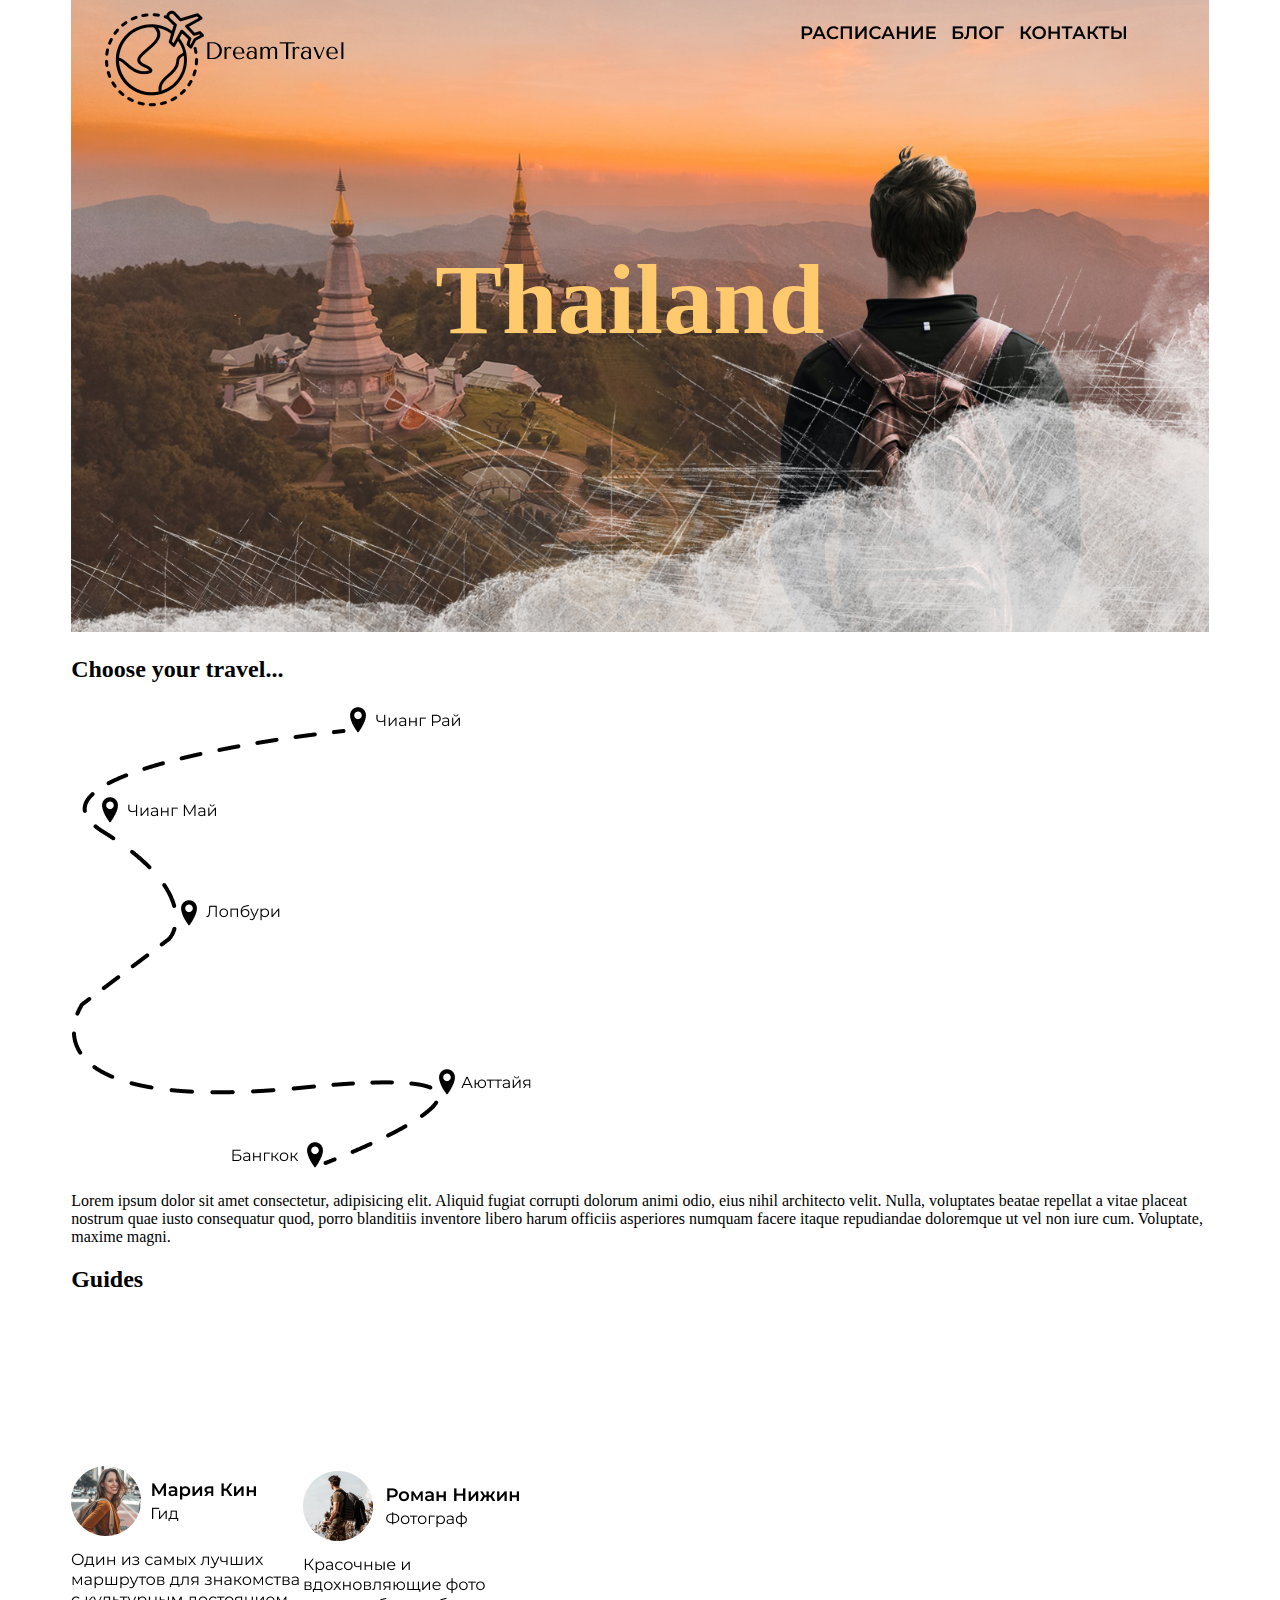
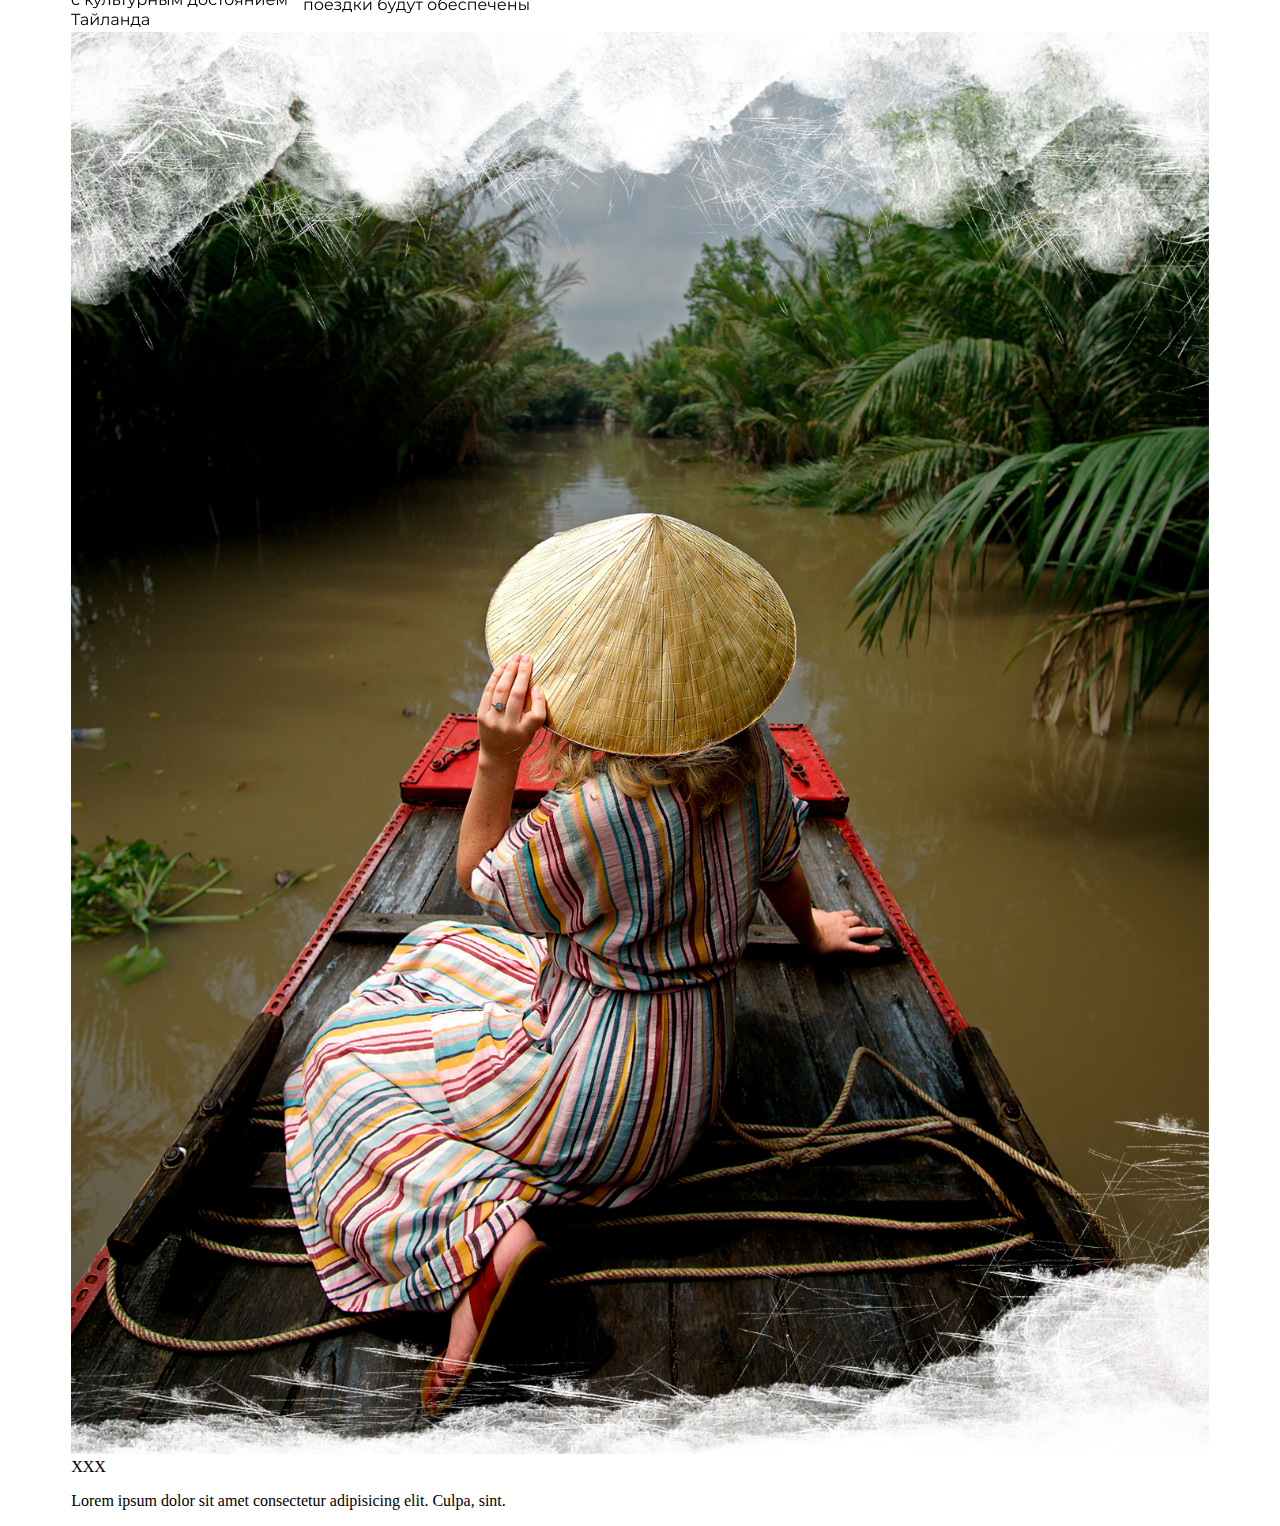
==== index.html @ 7f8546f5 "Created HTML structure and first styles" ====
<!DOCTYPE html>
<html lang="en">
<head>
    <meta charset="UTF-8">
    <meta http-equiv="X-UA-Compatible" content="IE=edge">
    <meta name="viewport" content="width=device-width, initial-scale=1.0">
    <title>Mysterious Thailand</title>
    <link rel="stylesheet" href="./css/style.css">
</head>
<body>
    
    <header class="header">
        <aside class="nav_logo"><img src="./img/logo/logo.png" alt="nav_logo">
            <h1 class="header_text">Thailand</h1>
            <div class="links_navbar">
                <button><img src="./img//header/nearest_tours_button.png" alt="nearest_tours_button"></button>
                <button><img src="./img//header/blog_button.png" alt="blog_button"></button>
                <button><img src="./img//header/contacts_button.png" alt="contacts_button"></button>
            </div>
        </aside>
        <img class="header_main" src="./img/header/header_main.jpg" alt="">
    </header>

    <main class="main">
            <section class="intro">
                <h2>Choose your travel...</h2>
                <img src="./img/main/map.png" alt="">
                <p>Lorem ipsum dolor sit amet consectetur, adipisicing elit. Aliquid fugiat corrupti dolorum animi odio, eius nihil architecto velit. Nulla, voluptates beatae repellat a vitae placeat nostrum quae iusto consequatur quod, porro blanditiis inventore libero harum officiis asperiores numquam facere itaque repudiandae doloremque ut vel non iure cum. Voluptate, maxime magni.</p>
            </section>
            <section class="guides">
                <h2>Guides</h2>
                <img src="./img/main/guide_1_info.png" alt="guide_1_info">
                <img src="./img/main/guide_2_info.png" alt="guide_2_info">
                <iframe width="250px" height="315" src="https://www.youtube.com/embed/Kjuuq-jWJ5c" title="YouTube video player" frameborder="0" allow="accelerometer; autoplay; clipboard-write; encrypted-media; gyroscope; picture-in-picture; muted" allowfullscreen></iframe>
            </section>

            <section>
                <img class="big_photo" src="./img/main/big_photo.jpg" alt="big_photo">
                <!-- 100 width -->
            </section>

            <div class="test">XXX</div>
        </main>
    <footer class="footer">
        <p>Lorem ipsum dolor sit amet consectetur adipisicing elit. Culpa, sint.</p>
    </footer>
</body>
</html>
---- css/style.css ----
��b o d y   {  
         a n i m a t i o n :   c h a n g e C o l o r   1 0 s   i n f i n i t e ;  
         m a r g i n - t o p :   0 p x ;  
         m a r g i n - b o t t o m :   0 p x ;  
         / *   d i s p l a y :   b l o c k ;   * /  
         / *   w i d t h :   4 0 0 p x ;   * /  
         / *   h e i g h t :   4 0 0 p x ;   * /  
         / *   c o l o r : r e d ;   * /  
 }  
  
 h e a d e r ,   m a i n ,   f o o t e r   {  
         b a c k g r o u n d - c o l o r :   # f f f f f f ;  
         m a x - w i d t h :   9 0 % ;  
         m a r g i n - l e f t :   5 % ;  
         m a r g i n - r i g h t :   5 % ;  
 }  
  
 . n a v _ l o g o   {  
         p o s i t i o n :   a b s o l u t e ;  
         w i d t h :   9 0 % ;  
         m a r g i n - t o p :   - 1 5 p x ;  
         m a r g i n - l e f t :   3 0 p x ;  
 }  
  
  
 b u t t o n   {  
         b a c k g r o u n d - c o l o r : # 0 2 b 6 6 b 0 0 ;  
         b o r d e r :   0 p x ;  
 }  
  
 b u t t o n : h o v e r   {  
         c u r s o r :   p o i n t e r ;  
         b a c k g r o u n d - c o l o r :   # f c c 6 0 4 7 3 ;  
 }  
  
 . h e a d e r _ m a i n   {  
         w i d t h :   1 0 0 % ;  
         h e i g h t :   2 0 % ;  
 }  
  
 . b i g _ p h o t o   {  
         w i d t h :   1 0 0 % ;  
 }  
  
 . l i n k s _ n a v b a r   {  
         p o s i t i o n :   a b s o l u t e ;  
         d i s p l a y :   i n l i n e - b l o c k ;  
         m a r g i n - l e f t :   3 9 % ;  
         m a r g i n - t o p :   4 0 p x ;  
 }  
  
 . h e a d e r _ t e x t   {  
         p o s i t i o n :   a b s o l u t e ;  
         m a r g i n - l e f t :   2 9 % ;  
         m a r g i n - t o p :   1 0 % ;  
         f o n t - f a m i l y :   ' T e n o r   S a n s ' ;  
         f o n t - s t y l e :   n o r m a l ;  
         f o n t - w e i g h t :   5 5 0 ;  
         f o n t - s i z e :   1 0 0 p x ;  
         c o l o r :   # f f c 9 6 d ;  
 }  
  
  
  
  
  
  
  
  
  
 @ k e y f r a m e s   c h a n g e C o l o r   {  
         0 %   {  
                 b a c k g r o u n d - c o l o r :   # e 1 e 1 e 1 ;  
         }  
  
         2 5 %   {  
                 b a c k g r o u n d - c o l o r :   # b e b 3 d 3 ;  
         }  
  
         5 0 %   {  
                 b a c k g r o u n d - c o l o r :   # e 7 a 8 a 2 ;  
         }  
  
         7 5 %   {  
                 b a c k g r o u n d - c o l o r :   # f 9 5 a 3 7 ;  
         }  
  
         1 0 0 %   {  
                 b a c k g r o u n d - c o l o r :   # e 1 e 1 e 1 ;  
         }  
 }  
 
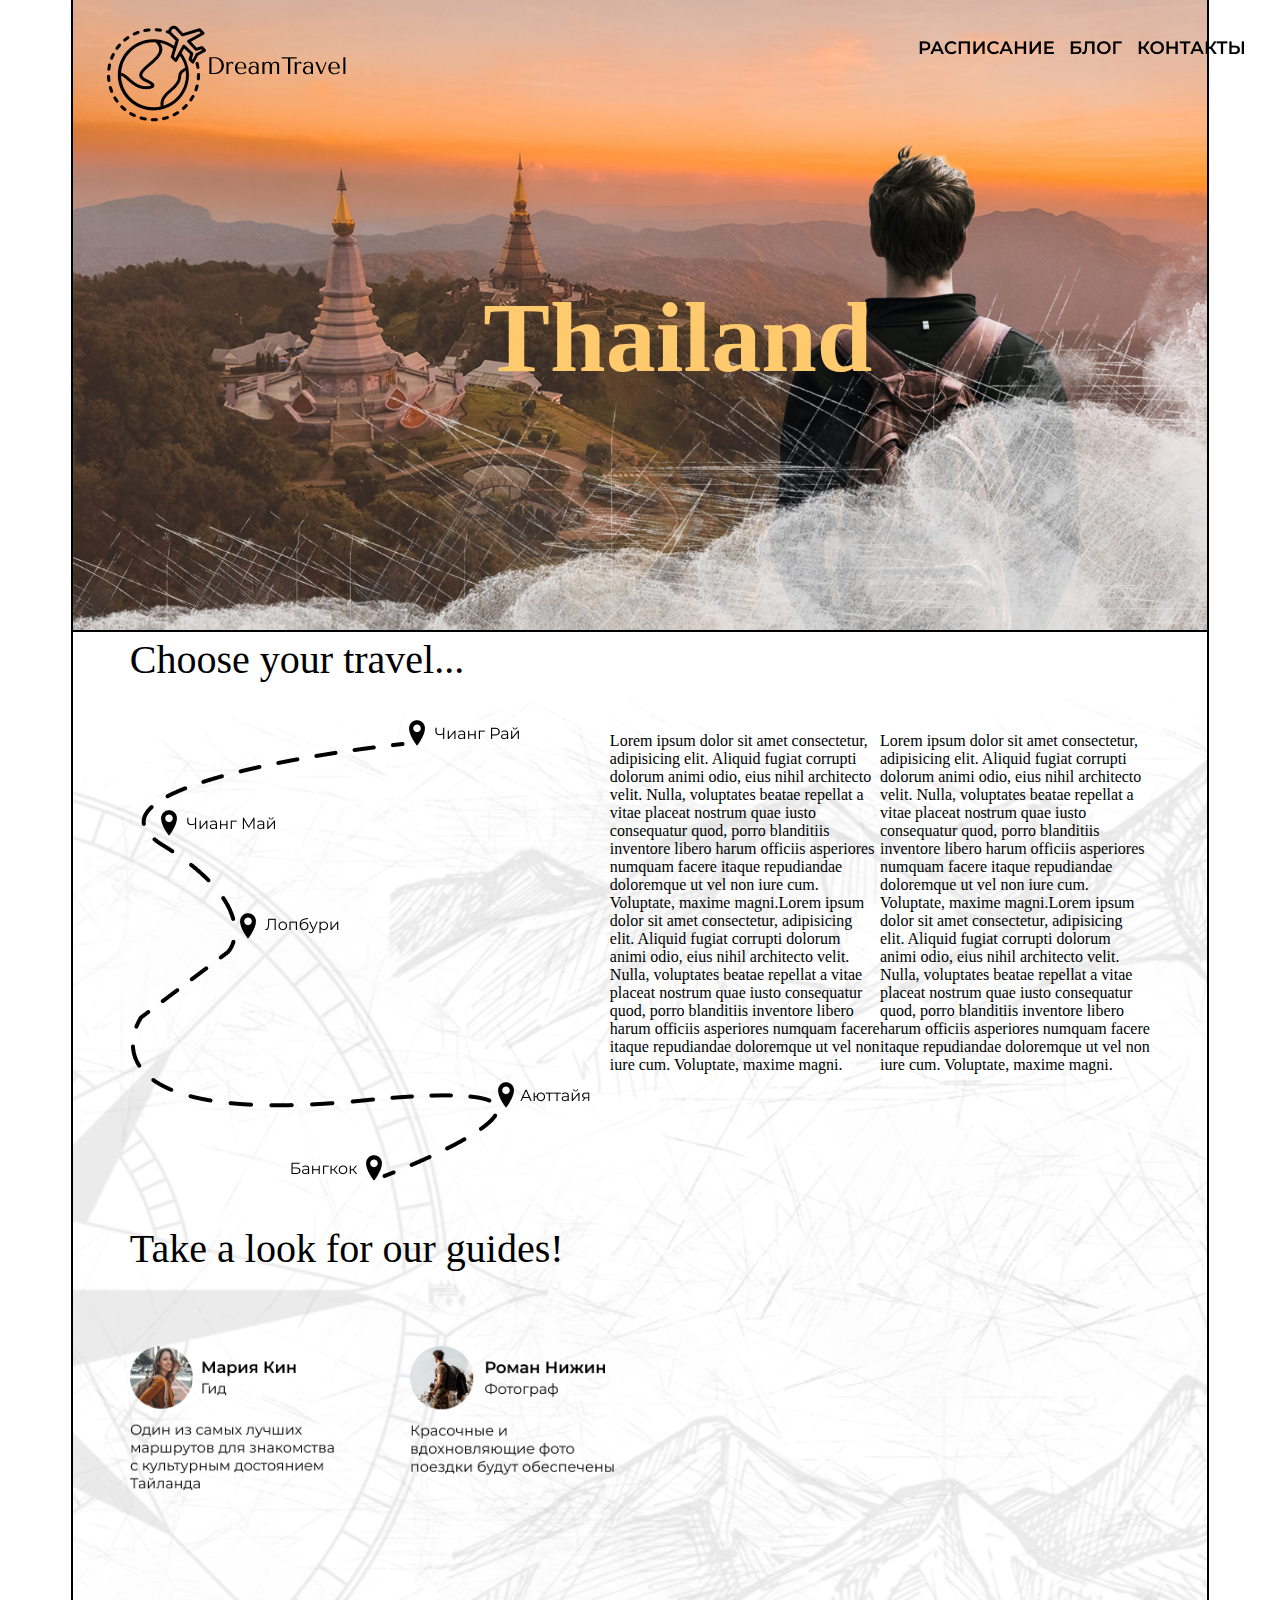
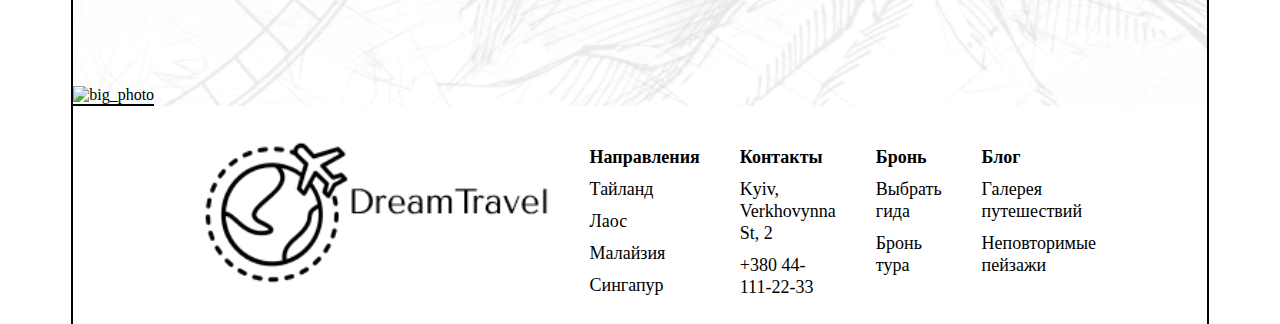
==== commit b171d724: "HTML structure and css styles for landing page completed" ====
--- a/index.html
+++ b/index.html
@@ -23,26 +23,52 @@
 
     <main class="main">
             <section class="intro">
-                <h2>Choose your travel...</h2>
-                <img src="./img/main/map.png" alt="">
-                <p>Lorem ipsum dolor sit amet consectetur, adipisicing elit. Aliquid fugiat corrupti dolorum animi odio, eius nihil architecto velit. Nulla, voluptates beatae repellat a vitae placeat nostrum quae iusto consequatur quod, porro blanditiis inventore libero harum officiis asperiores numquam facere itaque repudiandae doloremque ut vel non iure cum. Voluptate, maxime magni.</p>
+                <h2 class="intro_heading">Choose your travel...</h2>
+                <article class="map">
+                    <img src="./img/main/map.png" alt="">
+                    <p>Lorem ipsum dolor sit amet consectetur, adipisicing elit. Aliquid fugiat corrupti dolorum animi odio, eius nihil architecto velit. Nulla, voluptates beatae repellat a vitae placeat nostrum quae iusto consequatur quod, porro blanditiis inventore libero harum officiis asperiores numquam facere itaque repudiandae doloremque ut vel non iure cum. Voluptate, maxime magni.Lorem ipsum dolor sit amet consectetur, adipisicing elit. Aliquid fugiat corrupti dolorum animi odio, eius nihil architecto velit. Nulla, voluptates beatae repellat a vitae placeat nostrum quae iusto consequatur quod, porro blanditiis inventore libero harum officiis asperiores numquam facere itaque repudiandae doloremque ut vel non iure cum. Voluptate, maxime magni.</p>
+                    <p>Lorem ipsum dolor sit amet consectetur, adipisicing elit. Aliquid fugiat corrupti dolorum animi odio, eius nihil architecto velit. Nulla, voluptates beatae repellat a vitae placeat nostrum quae iusto consequatur quod, porro blanditiis inventore libero harum officiis asperiores numquam facere itaque repudiandae doloremque ut vel non iure cum. Voluptate, maxime magni.Lorem ipsum dolor sit amet consectetur, adipisicing elit. Aliquid fugiat corrupti dolorum animi odio, eius nihil architecto velit. Nulla, voluptates beatae repellat a vitae placeat nostrum quae iusto consequatur quod, porro blanditiis inventore libero harum officiis asperiores numquam facere itaque repudiandae doloremque ut vel non iure cum. Voluptate, maxime magni.</p>
+                </article>
             </section>
-            <section class="guides">
-                <h2>Guides</h2>
-                <img src="./img/main/guide_1_info.png" alt="guide_1_info">
-                <img src="./img/main/guide_2_info.png" alt="guide_2_info">
-                <iframe width="250px" height="315" src="https://www.youtube.com/embed/Kjuuq-jWJ5c" title="YouTube video player" frameborder="0" allow="accelerometer; autoplay; clipboard-write; encrypted-media; gyroscope; picture-in-picture; muted" allowfullscreen></iframe>
+            <section>
+                <h2 class="guides_heading">Take a look for our guides!</h2>
+                <article class="guides">
+                    <img class="guides_photo" src="./img/main/guide_1_info.png" alt="guide_1_info">
+                    <img class="guides_photo" src="./img/main/guide_2_info.png" alt="guide_2_info">
+                    <iframe width="45%" height="290px" src="https://www.youtube.com/embed/Kjuuq-jWJ5c" title="YouTube video player" frameborder="0" allow="accelerometer; autoplay; clipboard-write; encrypted-media; gyroscope; picture-in-picture; muted" allowfullscreen></iframe>
+                </article>
             </section>
 
             <section>
-                <img class="big_photo" src="./img/main/big_photo.jpg" alt="big_photo">
-                <!-- 100 width -->
+                <img class="big_photo" src="./img/main/Page_3.png" alt="big_photo">
             </section>
 
-            <div class="test">XXX</div>
         </main>
-    <footer class="footer">
-        <p>Lorem ipsum dolor sit amet consectetur adipisicing elit. Culpa, sint.</p>
-    </footer>
+        <footer class="footer">
+            <img src="./img/logo/logo.png" alt="logo" class="logo_footer">
+            <ul>
+                <span>Направления</span>
+                <li>Тайланд</li>
+                <li>Лаос</li>
+                <li>Малайзия</li>
+                <li>Сингапур</li>
+            </ul>
+            <ul>
+                <span>Контакты</span>
+                <li>Kyiv, 
+                    Verkhovynna St, 2</li>
+                <li>+380 44-111-22-33</li>
+            </ul>
+            <ul>
+                <span>Бронь</span>
+                <li>Выбрать гида</li>
+                <li>Бронь тура</li>
+            </ul>
+            <ul>
+                <span>Блог</span>
+                <li>Галерея путешествий</li>
+                <li>Неповторимые пейзажи</li>
+            </ul>
+        </footer>
 </body>
 </html>--- a/css/style.css
+++ b/css/style.css
@@ -6,14 +6,6 @@
  
          m a r g i n - b o t t o m :   0 p x ;   
-         / *   d i s p l a y :   b l o c k ;   * / - 
-         / *   w i d t h :   4 0 0 p x ;   * / - 
-         / *   h e i g h t :   4 0 0 p x ;   * / - 
-         / *   c o l o r : r e d ;   * / - 
  }   
  @@ -28,6 +20,10 @@
  
          m a r g i n - r i g h t :   5 % ;   
+         b o r d e r - l e f t :   s o l i d   2 p x   b l a c k ; + 
+         b o r d e r - r i g h t :   s o l i d   2 p x   b l a c k + 
  }   
  @@ -38,8 +34,6 @@
  
          w i d t h :   9 0 % ;   
-         m a r g i n - t o p :   - 1 5 p x ; - 
          m a r g i n - l e f t :   3 0 p x ;   
  } @@ -74,6 +68,34 @@
  
          h e i g h t :   2 0 % ;   
+         b o r d e r - b o t t o m :   2 p x   s o l i d   b l a c k ; + 
+ } + 
+ + 
+ . m a i n   { + 
+         b a c k g r o u n d - i m a g e :   u r l ( ' . . / i m g / m a i n / b g _ 1 . p n g ' ) ; + 
+ } + 
+ + 
+ . i n t r o _ h e a d i n g   { + 
+         f o n t - f a m i l y :   ' T e n o r   S a n s ' ; + 
+         f o n t - s t y l e :   n o r m a l ; + 
+         f o n t - w e i g h t :   4 0 0 ; + 
+         f o n t - s i z e :   4 0 p x ; + 
+         m a r g i n - t o p :   0 p x ; + 
+         m a r g i n - l e f t :   5 % ; + 
  }   
  @@ -82,6 +104,10 @@
  
          w i d t h :   1 0 0 % ;   
+         m a r g i n - t o p :   8 % ; + 
+         b o r d e r - b o t t o m :   2 p x   s o l i d   b l a c k ; + 
  }   
  @@ -92,7 +118,7 @@
  
          d i s p l a y :   i n l i n e - b l o c k ;   
-         m a r g i n - l e f t :   3 9 % ; +         m a r g i n - l e f t :   4 9 % ;   
          m a r g i n - t o p :   4 0 p x ;   
@@ -104,9 +130,9 @@
  
          p o s i t i o n :   a b s o l u t e ;   
-         m a r g i n - l e f t :   2 9 % ; - 
-         m a r g i n - t o p :   1 0 % ; +         m a r g i n - l e f t :   3 3 % ; + 
+         m a r g i n - t o p :   1 2 % ;   
          f o n t - f a m i l y :   ' T e n o r   S a n s ' ;   
@@ -122,11 +148,135 @@
  
    
- - 
- - 
- + . g u i d e s _ h e a d i n g   { + 
+         f o n t - f a m i l y :   ' T e n o r   S a n s ' ; + 
+         f o n t - s t y l e :   n o r m a l ; + 
+         f o n t - w e i g h t :   4 0 0 ; + 
+         f o n t - s i z e :   4 0 p x ; + 
+         m a r g i n - t o p :   4 0 p x ; + 
+         m a r g i n - l e f t :   5 % ; + 
+ } + 
+ + 
+ . m a p   { + 
+         d i s p l a y :   f l e x ; + 
+         m a r g i n - l e f t :   5 % ; + 
+         m a r g i n - r i g h t :   5 % ; + 
+ } + 
+ + 
+ + 
+ . g u i d e s   { + 
+         m a r g i n - l e f t :   5 % ; + 
+         m a r g i n - r i g h t :   5 % ; + 
+         m a r g i n - t o p :   2 0 p x ; + 
+         d i s p l a y :   f l e x ; + 
+         j u s t i f y - c o n t e n t :   s p a c e - b e t w e e n ; + 
+         + 
+ } + 
+ + 
+ . g u i d e s _ p h o t o   { + 
+         m a r g i n - t o p :   4 % ; + 
+         w i d t h :   2 0 % ; + 
+         h e i g h t :   2 0 % ; + 
+ } + 
+ + 
+ . f o o t e r   { + 
+         p a d d i n g - l e f t :   1 0 % ; + 
+         p a d d i n g - r i g h t :   1 0 % ; + 
+         d i s p l a y :   f l e x ; + 
+         j u s t i f y - c o n t e n t :   s p a c e - b e t w e e n ; + 
+ } + 
+ + 
+ u l   { + 
+         m a r g i n - t o p :   4 0 p x ; + 
+         l i s t - s t y l e :   n o n e ; + 
+ } + 
+ + 
+ s p a n   { + 
+         f o n t - f a m i l y :   ' M o n t s e r r a t ' ; + 
+         f o n t - s t y l e :   n o r m a l ; + 
+         f o n t - w e i g h t :   6 0 0 ; + 
+         f o n t - s i z e :   1 8 p x ; + 
+         l i n e - h e i g h t :   2 2 p x ; + 
+ } + 
+ + 
+ l i   { + 
+         f o n t - f a m i l y :   ' M o n t s e r r a t ' ; + 
+         f o n t - s t y l e :   n o r m a l ; + 
+         f o n t - w e i g h t :   4 0 0 ; + 
+         f o n t - s i z e :   1 8 p x ; + 
+         l i n e - h e i g h t :   2 2 p x ; + 
+         m a r g i n - t o p :   1 0 p x ; + 
+         m a r g i n - b o t t o m :   1 0 p x + 
+ } + 
+ + 
+ . l o g o _ f o o t e r   { + 
+         w i d t h :   3 5 0 p x ; + 
+         h e i g h t :   2 0 0 p x ; + 
+ }   
    
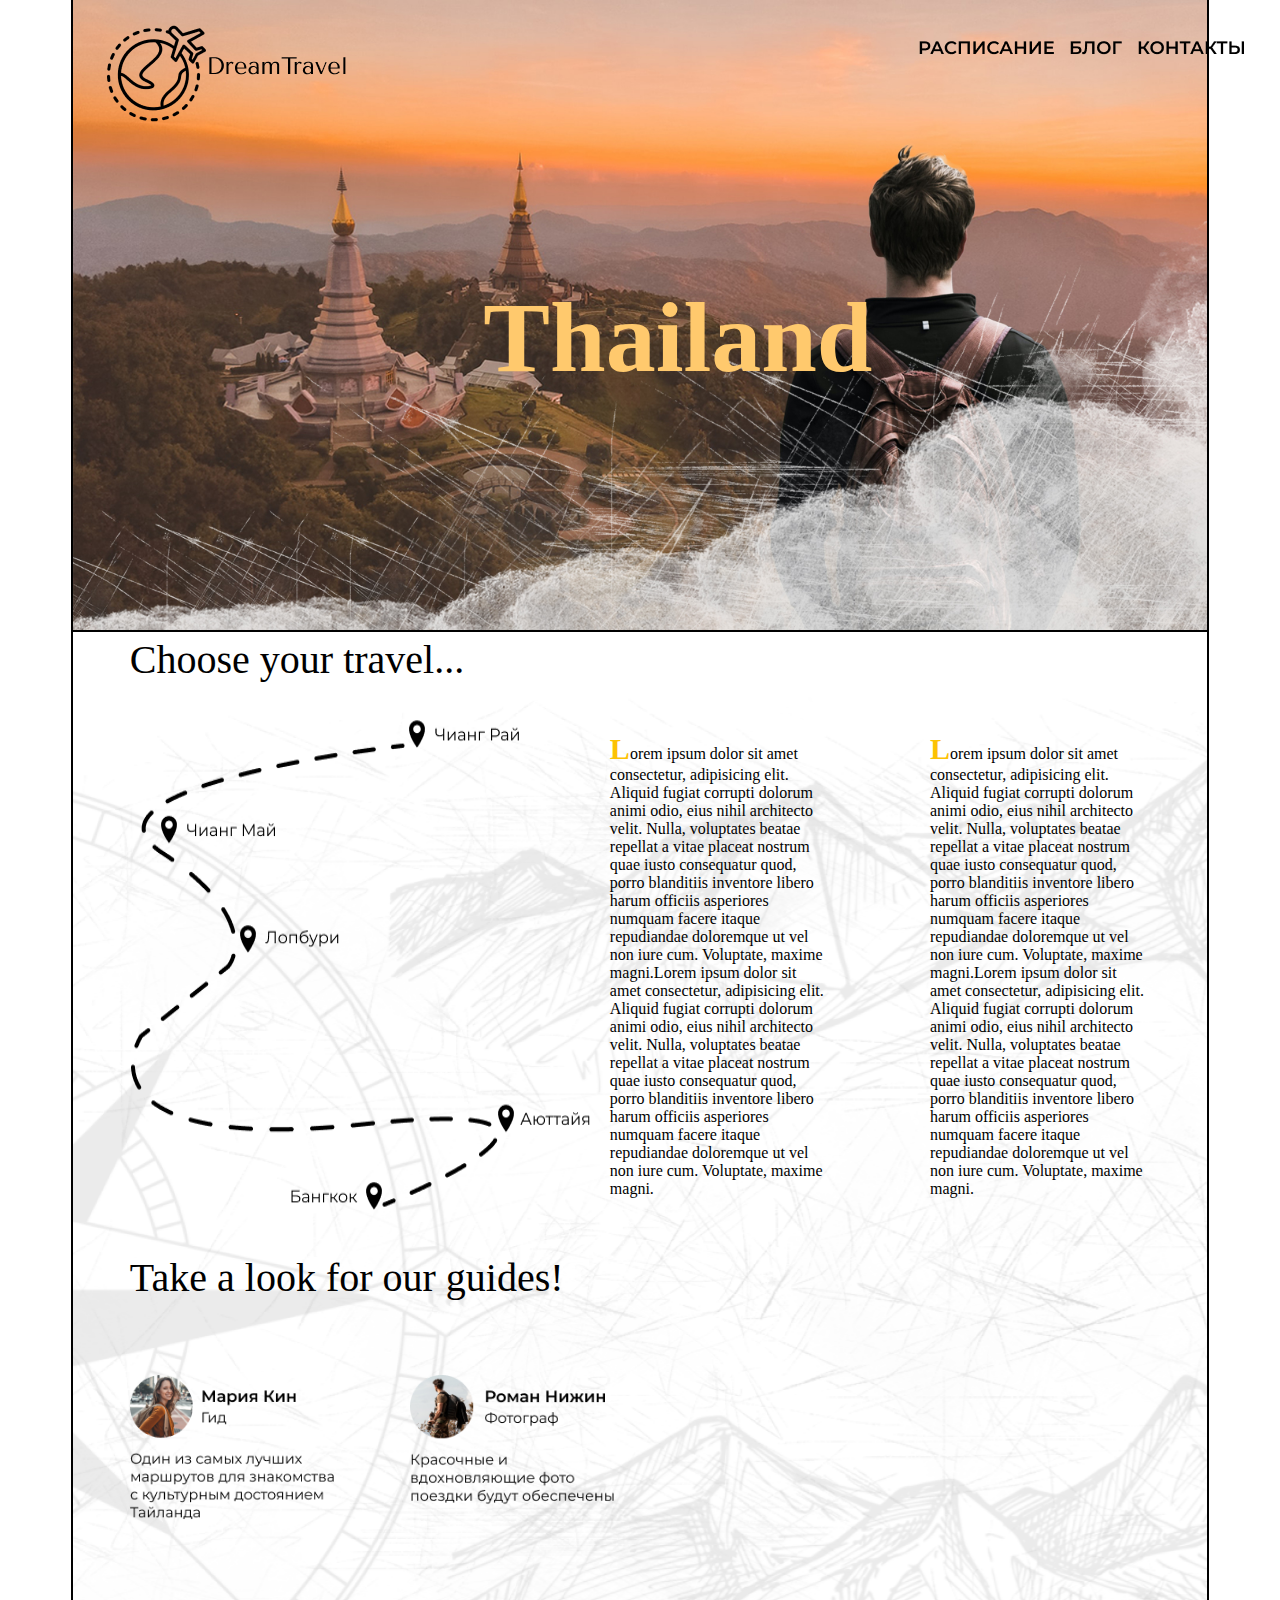
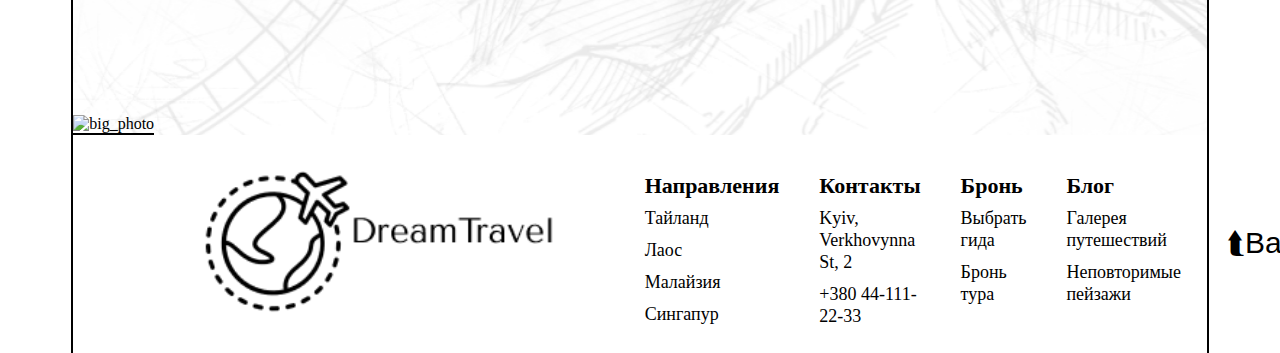
==== commit 65e1d2bf: "created second HTML-blog,added styles to blog" ====
--- a/index.html
+++ b/index.html
@@ -13,9 +13,9 @@
         <aside class="nav_logo"><img src="./img/logo/logo.png" alt="nav_logo">
             <h1 class="header_text">Thailand</h1>
             <div class="links_navbar">
-                <button><img src="./img//header/nearest_tours_button.png" alt="nearest_tours_button"></button>
-                <button><img src="./img//header/blog_button.png" alt="blog_button"></button>
-                <button><img src="./img//header/contacts_button.png" alt="contacts_button"></button>
+                <button onclick="document.location = '#big_photo'"><img src="./img//header/nearest_tours_button.png" alt="nearest_tours_button"></button>
+                <button onclick="document.location = './html/blog.html'"><img src="./img//header/blog_button.png" alt="blog_button"></button>
+                <button onclick="document.location = '#contacts'"><img src="./img//header/contacts_button.png" alt="contacts_button"></button>
             </div>
         </aside>
         <img class="header_main" src="./img/header/header_main.jpg" alt="">
@@ -35,40 +35,40 @@
                 <article class="guides">
                     <img class="guides_photo" src="./img/main/guide_1_info.png" alt="guide_1_info">
                     <img class="guides_photo" src="./img/main/guide_2_info.png" alt="guide_2_info">
-                    <iframe width="45%" height="290px" src="https://www.youtube.com/embed/Kjuuq-jWJ5c" title="YouTube video player" frameborder="0" allow="accelerometer; autoplay; clipboard-write; encrypted-media; gyroscope; picture-in-picture; muted" allowfullscreen></iframe>
+                    <iframe width="45%" height="290px" src="https://www.youtube.com/embed/Kjuuq-jWJ5c" title="YouTube video player" frameborder="0" allow="accelerometer; autoplay; clipboard-write; encrypted-media; gyroscope; picture-in-picture;" allowfullscreen></iframe>
                 </article>
             </section>
 
             <section>
-                <img class="big_photo" src="./img/main/Page_3.png" alt="big_photo">
+                <img id="big_photo" src="./img/main/page_3.png" alt="big_photo">
             </section>
 
         </main>
-        <footer class="footer">
+        <footer id='contacts' class="footer">
             <img src="./img/logo/logo.png" alt="logo" class="logo_footer">
             <ul>
-                <span>Направления</span>
+                <a href="#">Направления</a>
                 <li>Тайланд</li>
                 <li>Лаос</li>
                 <li>Малайзия</li>
                 <li>Сингапур</li>
             </ul>
             <ul>
-                <span>Контакты</span>
-                <li>Kyiv, 
-                    Verkhovynna St, 2</li>
+                <a href="#">Контакты</a>
+                <li>Kyiv, Verkhovynna St, 2</li>
                 <li>+380 44-111-22-33</li>
             </ul>
             <ul>
-                <span>Бронь</span>
+                <a href="#big_photo">Бронь</a>
                 <li>Выбрать гида</li>
                 <li>Бронь тура</li>
             </ul>
             <ul>
-                <span>Блог</span>
+                <a href="./html//blog.html">Блог</a>
                 <li>Галерея путешествий</li>
                 <li>Неповторимые пейзажи</li>
             </ul>
+            <button onclick="document.location='#'">&#11180Back</button>
         </footer>
 </body>
 </html>--- a/css/style.css
+++ b/css/style.css
@@ -1,4 +1,12 @@
-��b o d y   { +��* { + 
+         t r a n s i t i o n :   a l l   . 1 s   e a s e - i n ; + 
+ } + 
+ + 
+ b o d y   {   
          a n i m a t i o n :   c h a n g e C o l o r   1 0 s   i n f i n i t e ;   
@@ -42,6 +50,42 @@
  
    
+ . l i n k s _ n a v b a r   { + 
+         p o s i t i o n :   a b s o l u t e ; + 
+         d i s p l a y :   i n l i n e - b l o c k ; + 
+         m a r g i n - l e f t :   4 9 % ; + 
+         m a r g i n - t o p :   4 0 p x ; + 
+ } + 
+ + 
+ . h e a d e r _ t e x t   { + 
+         p o s i t i o n :   a b s o l u t e ; + 
+         m a r g i n - l e f t :   3 3 % ; + 
+         m a r g i n - t o p :   1 2 % ; + 
+         f o n t - f a m i l y :   ' T e n o r   S a n s ' ; + 
+         f o n t - s t y l e :   n o r m a l ; + 
+         f o n t - w e i g h t :   5 5 0 ; + 
+         f o n t - s i z e :   1 0 0 p x ; + 
+         c o l o r :   # f f c 9 6 d ; + 
+ } + 
+ + 
  b u t t o n   {   
          b a c k g r o u n d - c o l o r : # 0 2 b 6 6 b 0 0 ; @@ -100,7 +144,7 @@
  
    
- . b i g _ p h o t o   { + # b i g _ p h o t o   {   
          w i d t h :   1 0 0 % ;   
@@ -112,129 +156,145 @@
  
    
- . l i n k s _ n a v b a r   { - 
-         p o s i t i o n :   a b s o l u t e ; - 
-         d i s p l a y :   i n l i n e - b l o c k ; - 
-         m a r g i n - l e f t :   4 9 % ; + . g u i d e s _ h e a d i n g   { + 
+         f o n t - f a m i l y :   ' T e n o r   S a n s ' ; + 
+         f o n t - s t y l e :   n o r m a l ; + 
+         f o n t - w e i g h t :   4 0 0 ; + 
+         f o n t - s i z e :   4 0 p x ;   
          m a r g i n - t o p :   4 0 p x ;   
- } - 
- - 
- . h e a d e r _ t e x t   { - 
-         p o s i t i o n :   a b s o l u t e ; - 
-         m a r g i n - l e f t :   3 3 % ; - 
-         m a r g i n - t o p :   1 2 % ; - 
-         f o n t - f a m i l y :   ' T e n o r   S a n s ' ; - 
-         f o n t - s t y l e :   n o r m a l ; - 
-         f o n t - w e i g h t :   5 5 0 ; - 
-         f o n t - s i z e :   1 0 0 p x ; - 
-         c o l o r :   # f f c 9 6 d ; - 
- } - 
- - 
- . g u i d e s _ h e a d i n g   { - 
-         f o n t - f a m i l y :   ' T e n o r   S a n s ' ; +         m a r g i n - l e f t :   5 % ; + 
+ } + 
+ + 
+ . m a p   { + 
+         d i s p l a y :   f l e x ; + 
+         m a r g i n - l e f t :   5 % ; + 
+         m a r g i n - r i g h t :   5 % ; + 
+ } + 
+ + 
+ p : l a s t - c h i l d   { + 
+         m a r g i n - l e f t :   1 0 0 p x ; + 
+ } + 
+ + 
+ p : : f i r s t - l e t t e r   { + 
+         c o l o r : # f c c 2 0 4 ; + 
+         f o n t - s i z e :   3 0 p x ; + 
+         f o n t - w e i g h t :   9 0 0 ; + 
+ } + 
+ + 
+ . g u i d e s   { + 
+         m a r g i n - l e f t :   5 % ; + 
+         m a r g i n - r i g h t :   5 % ; + 
+         m a r g i n - t o p :   2 0 p x ; + 
+         d i s p l a y :   f l e x ; + 
+         j u s t i f y - c o n t e n t :   s p a c e - b e t w e e n ; + 
+ } + 
+ + 
+ . g u i d e s _ p h o t o   { + 
+         m a r g i n - t o p :   4 % ; + 
+         w i d t h :   2 0 % ; + 
+         h e i g h t :   2 0 % ; + 
+ } + 
+ + 
+ . f o o t e r   { + 
+         d i s p l a y :   f l e x ; + 
+         j u s t i f y - c o n t e n t :   s p a c e - b e t w e e n ; + 
+         p a d d i n g - l e f t :   1 0 % ; + 
+         p a d d i n g - r i g h t :   5 % ; + 
+ } + 
+ + 
+ u l   { + 
+         m a r g i n - t o p :   4 0 p x ; + 
+         l i s t - s t y l e :   n o n e ; + 
+ } + 
+ + 
+ l i   { + 
+         f o n t - f a m i l y :   ' M o n t s e r r a t ' ;   
          f o n t - s t y l e :   n o r m a l ;   
          f o n t - w e i g h t :   4 0 0 ;   
-         f o n t - s i z e :   4 0 p x ; - 
-         m a r g i n - t o p :   4 0 p x ; - 
-         m a r g i n - l e f t :   5 % ; - 
- } - 
- - 
- . m a p   { - 
-         d i s p l a y :   f l e x ; - 
-         m a r g i n - l e f t :   5 % ; - 
-         m a r g i n - r i g h t :   5 % ; - 
- } - 
- - 
- - 
- . g u i d e s   { - 
-         m a r g i n - l e f t :   5 % ; - 
-         m a r g i n - r i g h t :   5 % ; - 
-         m a r g i n - t o p :   2 0 p x ; - 
-         d i s p l a y :   f l e x ; - 
-         j u s t i f y - c o n t e n t :   s p a c e - b e t w e e n ; - 
-         - 
- } - 
- - 
- . g u i d e s _ p h o t o   { - 
-         m a r g i n - t o p :   4 % ; - 
-         w i d t h :   2 0 % ; - 
-         h e i g h t :   2 0 % ; - 
- } - 
- - 
- . f o o t e r   { - 
-         p a d d i n g - l e f t :   1 0 % ; - 
-         p a d d i n g - r i g h t :   1 0 % ; - 
-         d i s p l a y :   f l e x ; - 
-         j u s t i f y - c o n t e n t :   s p a c e - b e t w e e n ; - 
- } - 
- - 
- u l   { - 
-         m a r g i n - t o p :   4 0 p x ; - 
-         l i s t - s t y l e :   n o n e ; - 
- } - 
- - 
- s p a n   { +         f o n t - s i z e :   1 8 p x ; + 
+         l i n e - h e i g h t :   2 2 p x ; + 
+         m a r g i n - t o p :   1 0 p x ; + 
+         m a r g i n - b o t t o m :   1 0 p x + 
+ } + 
+ + 
+ . l o g o _ f o o t e r   { + 
+         w i d t h :   4 5 0 p x ; + 
+         h e i g h t :   2 0 0 p x ; + 
+         m a r g i n - r i g h t :   5 0 p x ; + 
+ } + 
+ + 
+ a ,   a : v i s i t e d   { + 
+         c o l o r : # 0 0 0 0 0 0 ; + 
+         t e x t - d e c o r a t i o n :   n o n e ;   
          f o n t - f a m i l y :   ' M o n t s e r r a t ' ;   
@@ -242,7 +302,7 @@
  
          f o n t - w e i g h t :   6 0 0 ;   
-         f o n t - s i z e :   1 8 p x ; +         f o n t - s i z e :   2 2 p x ;   
          l i n e - h e i g h t :   2 2 p x ;   
@@ -250,37 +310,39 @@
  
    
- l i   { - 
-         f o n t - f a m i l y :   ' M o n t s e r r a t ' ; - 
-         f o n t - s t y l e :   n o r m a l ; - 
-         f o n t - w e i g h t :   4 0 0 ; - 
-         f o n t - s i z e :   1 8 p x ; - 
-         l i n e - h e i g h t :   2 2 p x ; - 
-         m a r g i n - t o p :   1 0 p x ; - 
-         m a r g i n - b o t t o m :   1 0 p x - 
- } - 
- - 
- . l o g o _ f o o t e r   { - 
-         w i d t h :   3 5 0 p x ; - 
-         h e i g h t :   2 0 0 p x ; - 
- } - 
- - 
- + a : h o v e r   { + 
+         c u r s o r :   p o i n t e r ; + 
+         c o l o r : r e d ; + 
+         b a c k g r o u n d - c o l o r :   # f c c 6 0 4 7 3 ; + 
+ } + 
+ + 
+ f o o t e r > b u t t o n   { + 
+         m a r g i n - t o p :   0 p x ; + 
+         m a r g i n - l e f t :   4 0 p x ; + 
+         f o n t - s i z e :   3 0 p x ; + 
+         m a r g i n - r i g h t :   - 7 0 p x ; + 
+ } + 
+ + 
+ f o o t e r > b u t t o n : h o v e r   { + 
+         c u r s o r : p o i n t e r ; + 
+         b a c k g r o u n d - c o l o r : # f 4 1 4 0 4 b 5 ; + 
+ }   
    
